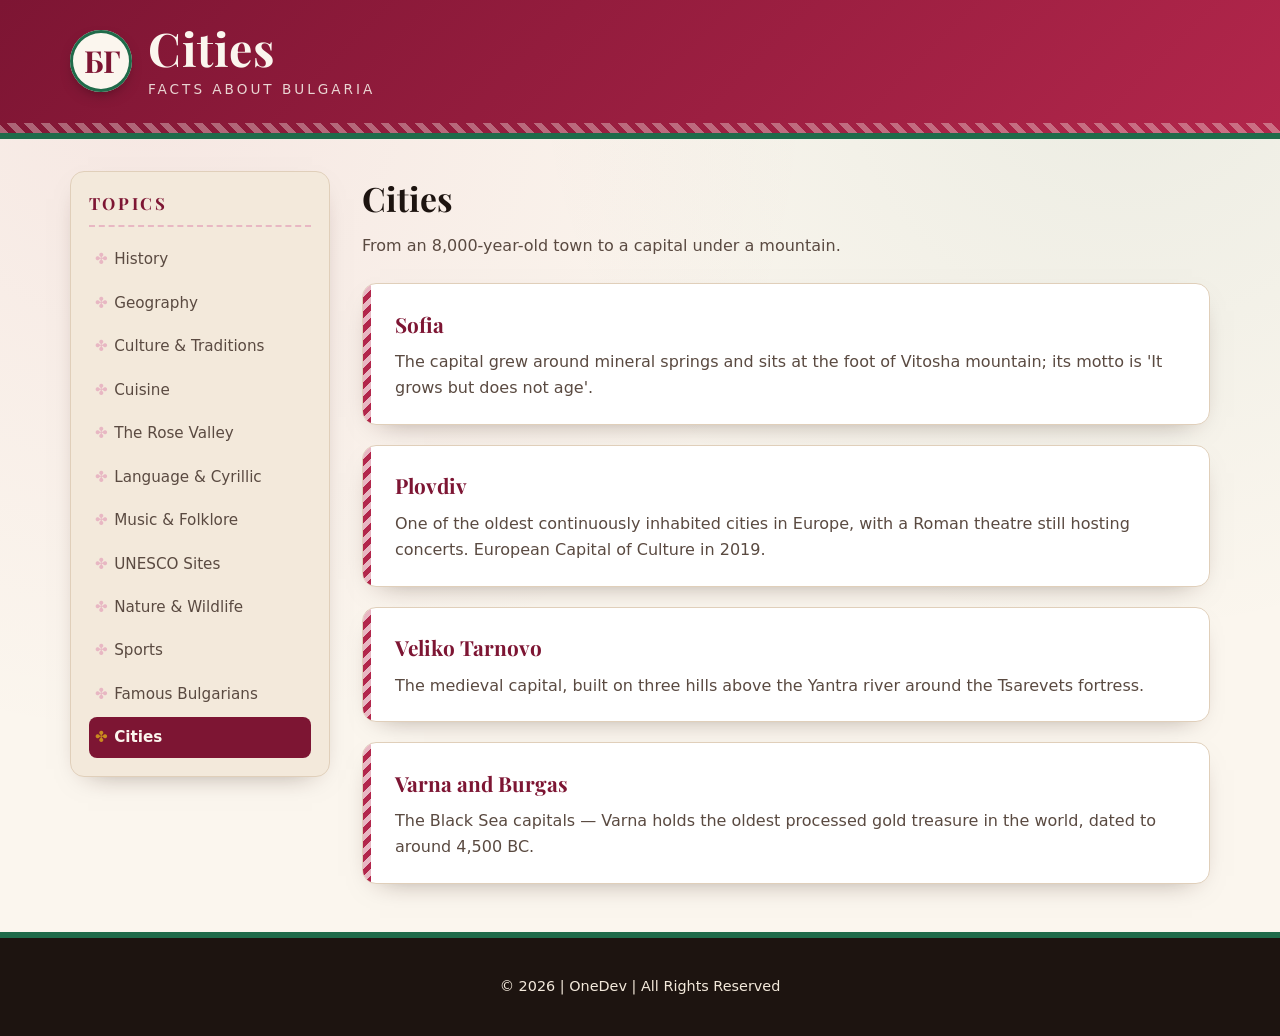
==== public/bg/cities.html @ 199ce749 "Changes Co-authored-by: w3Typer <159643731+w3Typer@users.noreply.github.com>" ====
<!DOCTYPE html>
<html lang="en">
<head>
  <meta charset="utf-8" />
  <meta name="viewport" content="width=device-width, initial-scale=1" />
  <title>Cities | Bulgaria — Facts</title>
  <meta name="description" content="From an 8,000-year-old town to a capital under a mountain." />
  <link rel="preconnect" href="https://fonts.googleapis.com" />
  <link rel="preconnect" href="https://fonts.gstatic.com" crossorigin />
  <link rel="stylesheet" href="https://fonts.googleapis.com/css2?family=Playfair+Display:wght@600;700&display=swap" />
  <link rel="stylesheet" href="styles.css" />
</head>
<body data-page="cities">
  <header class="site-header"></header>
  <div class="layout">
    <nav class="menu" aria-label="Topics"></nav>
    <main class="main"></main>
  </div>
  <footer class="site-footer"></footer>
  <script src="data.js"></script>
  <script src="app.js"></script>
</body>
</html>
---- public/bg/styles.css ----
/* Bulgaria facts — design system */
:root {
  --ink: #1d1410;
  --ink-soft: #5a4a41;
  --paper: #fbf6ee;
  --paper-2: #f3e9db;
  --rose: #b2264b;
  --rose-deep: #7d1533;
  --rose-soft: #e8b7c3;
  --green: #1f6b4a;
  --gold: #c98b1f;
  --line: #e0cfba;
  --radius: 14px;
  --shadow: 0 10px 28px -18px rgba(45, 20, 10, 0.55);
  --font-display: "Playfair Display", Georgia, "Times New Roman", serif;
  --font-body: "Segoe UI", system-ui, -apple-system, Arial, sans-serif;
}

* { box-sizing: border-box; }

html { scroll-behavior: smooth; }

body {
  margin: 0;
  font-family: var(--font-body);
  color: var(--ink);
  background-color: var(--paper);
  background-image:
    radial-gradient(circle at 12% 8%, rgba(178, 38, 75, 0.07), transparent 45%),
    radial-gradient(circle at 88% 4%, rgba(31, 107, 74, 0.07), transparent 40%);
  line-height: 1.65;
}

/* ---------- Header ---------- */
.site-header {
  background: linear-gradient(135deg, var(--rose-deep), var(--rose));
  color: var(--paper);
  border-bottom: 6px solid var(--green);
  position: relative;
}

.site-header::after {
  content: "";
  display: block;
  height: 10px;
  background-image: repeating-linear-gradient(
    45deg,
    var(--paper) 0 6px,
    transparent 6px 12px
  );
  opacity: 0.35;
}

.header-inner {
  max-width: 1180px;
  margin: 0 auto;
  padding: 1.4rem 1.25rem;
  display: grid;
  grid-template-columns: auto minmax(0, 1fr);
  align-items: center;
  gap: 1rem;
}

.logo {
  width: 62px;
  height: 62px;
  flex-shrink: 0;
  display: grid;
  place-items: center;
  border-radius: 50%;
  background: var(--paper);
  color: var(--rose-deep);
  font-family: var(--font-display);
  font-size: 1.9rem;
  font-weight: 700;
  letter-spacing: -1px;
  box-shadow: inset 0 0 0 3px var(--green), 0 6px 16px -8px rgba(0, 0, 0, 0.6);
}

.site-header h1 {
  margin: 0;
  font-family: var(--font-display);
  font-size: clamp(1.7rem, 5vw, 2.9rem);
  font-weight: 700;
  letter-spacing: 0.5px;
  line-height: 1.15;
}

.site-header .tagline {
  margin: 0.15rem 0 0;
  font-size: 0.85rem;
  letter-spacing: 0.22em;
  text-transform: uppercase;
  opacity: 0.85;
}

/* ---------- Layout ---------- */
.layout {
  max-width: 1180px;
  margin: 0 auto;
  padding: 2rem 1.25rem 3rem;
  display: grid;
  grid-template-columns: 260px minmax(0, 1fr);
  gap: 2rem;
  align-items: start;
}

/* ---------- Menu ---------- */
.menu {
  background: var(--paper-2);
  border: 1px solid var(--line);
  border-radius: var(--radius);
  padding: 1.1rem;
  box-shadow: var(--shadow);
  position: sticky;
  top: 1rem;
}

.menu h2 {
  margin: 0 0 0.75rem;
  font-family: var(--font-display);
  font-size: 1.05rem;
  letter-spacing: 0.16em;
  text-transform: uppercase;
  color: var(--rose-deep);
  border-bottom: 2px dashed var(--rose-soft);
  padding-bottom: 0.5rem;
}

.menu ul {
  list-style: none;
  margin: 0;
  padding: 0;
  display: grid;
  gap: 0.15rem;
}

.menu a {
  display: block;
  padding: 0.5rem 0.6rem 0.5rem 1.6rem;
  border-radius: 8px;
  color: var(--ink-soft);
  text-decoration: none;
  font-size: 0.95rem;
  position: relative;
  transition: background 0.18s ease, color 0.18s ease, transform 0.18s ease;
}

.menu a::before {
  content: "✤";
  position: absolute;
  left: 0.4rem;
  color: var(--rose-soft);
  transition: color 0.18s ease;
}

.menu a:hover {
  background: rgba(178, 38, 75, 0.09);
  color: var(--rose-deep);
  transform: translateX(3px);
}

.menu a:hover::before,
.menu a[aria-current="page"]::before { color: var(--rose); }

.menu a[aria-current="page"] {
  background: var(--rose-deep);
  color: var(--paper);
  font-weight: 600;
}

.menu a[aria-current="page"]::before { color: var(--gold); }

/* ---------- Main ---------- */
.main { min-width: 0; }

.intro {
  background: #fff;
  border: 1px solid var(--line);
  border-left: 6px solid var(--rose);
  border-radius: var(--radius);
  padding: 1.5rem 1.6rem;
  box-shadow: var(--shadow);
}

.intro h2 {
  margin: 0 0 0.75rem;
  font-family: var(--font-display);
  font-size: 1.6rem;
  color: var(--rose-deep);
}

.facts {
  list-style: none;
  margin: 0;
  padding: 0;
  display: grid;
  gap: 0.9rem;
}

.facts li {
  position: relative;
  padding-left: 2.4rem;
  font-size: 1.05rem;
}

.facts li::before {
  content: "❀";
  position: absolute;
  left: 0;
  top: -0.1rem;
  font-size: 1.4rem;
  line-height: 1.3;
  color: var(--rose);
}

.facts li:nth-child(2)::before { content: "✥"; color: var(--green); }
.facts li:nth-child(3)::before { content: "❈"; color: var(--gold); }

/* ---------- Cards ---------- */
.cards {
  display: grid;
  gap: 1.25rem;
  margin-top: 1.5rem;
}

.card {
  width: 100%;
  background: #fff;
  border: 1px solid var(--line);
  border-radius: var(--radius);
  padding: 1.4rem 1.5rem;
  box-shadow: var(--shadow);
  position: relative;
  overflow: hidden;
}

.card::before {
  content: "";
  position: absolute;
  inset: 0 auto 0 0;
  width: 8px;
  background-image: repeating-linear-gradient(
    -45deg,
    var(--rose) 0 5px,
    var(--rose-soft) 5px 10px
  );
}

.card h3 {
  margin: 0 0 0.5rem;
  font-family: var(--font-display);
  font-size: 1.3rem;
  color: var(--rose-deep);
  padding-left: 0.5rem;
}

.card p {
  margin: 0;
  padding-left: 0.5rem;
  color: var(--ink-soft);
}

.page-title {
  margin: 0 0 0.4rem;
  font-family: var(--font-display);
  font-size: clamp(1.5rem, 4vw, 2.1rem);
}

.page-lead {
  margin: 0 0 0.5rem;
  color: var(--ink-soft);
  max-width: 62ch;
}

/* ---------- Footer ---------- */
.site-footer {
  background: var(--ink);
  color: var(--paper-2);
  text-align: center;
  padding: 1.4rem 1rem;
  font-size: 0.9rem;
  border-top: 6px solid var(--green);
}

.site-footer span { color: var(--gold); }

/* ---------- Responsive ---------- */
@media (max-width: 860px) {
  .layout {
    grid-template-columns: minmax(0, 1fr);
    gap: 1.25rem;
  }
  .menu {
    order: -1; /* menu before main on small screens */
    position: static;
  }
  .menu ul {
    grid-template-columns: repeat(auto-fill, minmax(150px, 1fr));
  }
  .header-inner { padding: 1.1rem; }
}
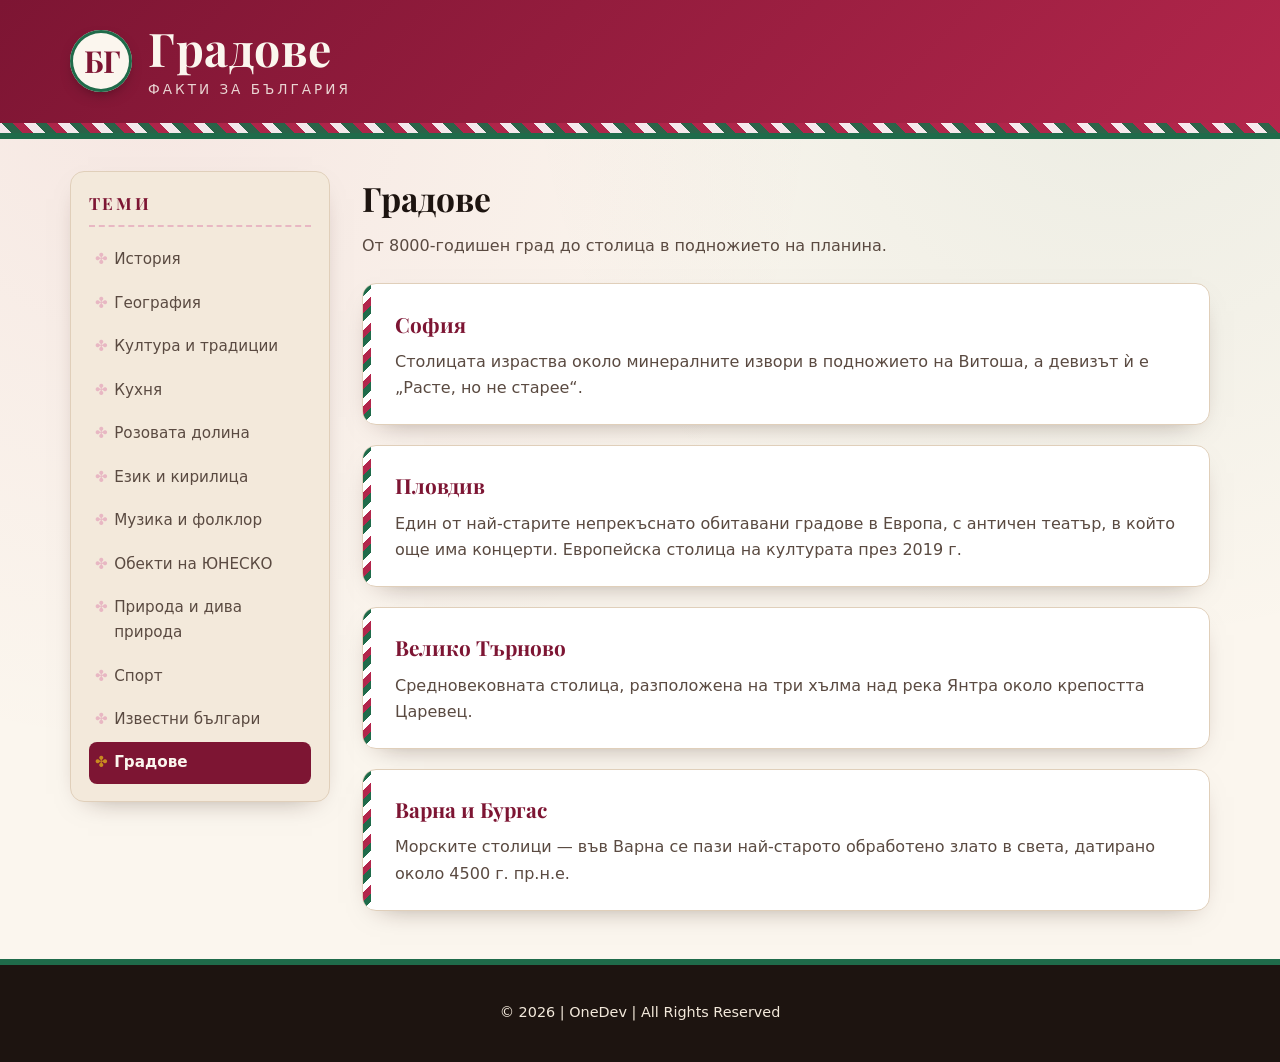
==== commit 076352cb: "Changes Co-authored-by: w3Typer <159643731+w3Typer@users.noreply.github.com>" ====
--- a/public/bg/cities.html
+++ b/public/bg/cities.html
@@ -1,9 +1,9 @@
 <!DOCTYPE html>
-<html lang="en">
+<html lang="bg">
 <head>
   <meta charset="utf-8" />
   <meta name="viewport" content="width=device-width, initial-scale=1" />
-  <title>Cities | Bulgaria — Facts</title>
+  <title>България — факти</title>
   <meta name="description" content="From an 8,000-year-old town to a capital under a mountain." />
   <link rel="preconnect" href="https://fonts.googleapis.com" />
   <link rel="preconnect" href="https://fonts.gstatic.com" crossorigin />
--- a/public/bg/styles.css
+++ b/public/bg/styles.css
@@ -45,10 +45,11 @@
   height: 10px;
   background-image: repeating-linear-gradient(
     45deg,
-    var(--paper) 0 6px,
-    transparent 6px 12px
+    #ffffff 0 8px,
+    var(--green) 8px 16px,
+    var(--rose) 16px 24px
   );
-  opacity: 0.35;
+  opacity: 0.9;
 }
 
 .header-inner {
@@ -242,8 +243,9 @@
   width: 8px;
   background-image: repeating-linear-gradient(
     -45deg,
-    var(--rose) 0 5px,
-    var(--rose-soft) 5px 10px
+    #ffffff 0 6px,
+    var(--green) 6px 12px,
+    var(--rose) 12px 18px
   );
 }
 
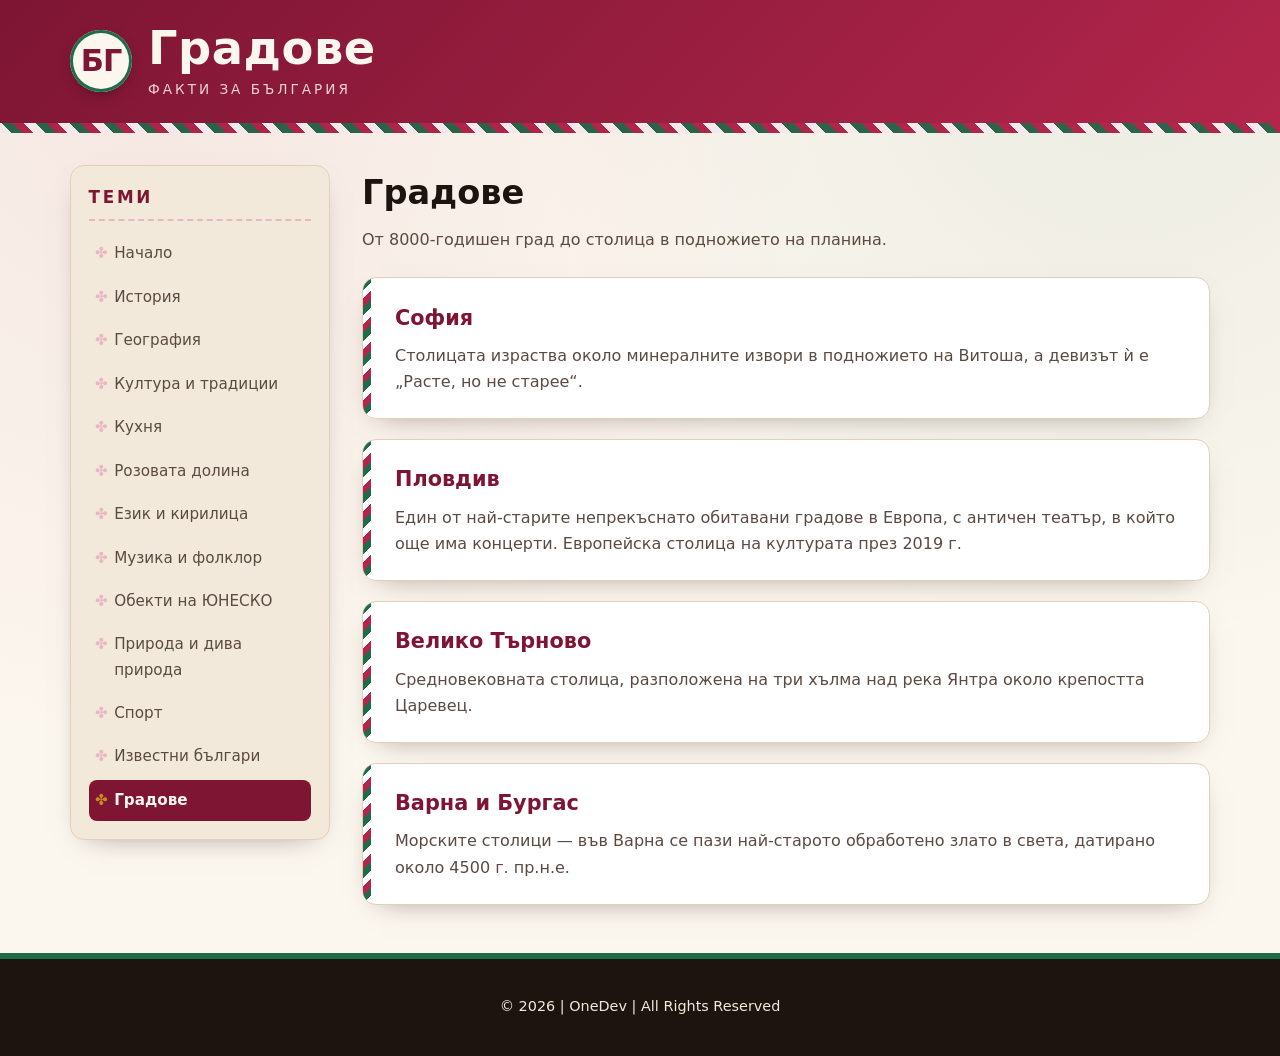
==== commit 2199c6d7: "Changes Co-authored-by: w3Typer <159643731+w3Typer@users.noreply.github.com>" ====
--- a/public/bg/cities.html
+++ b/public/bg/cities.html
@@ -3,21 +3,41 @@
 <head>
   <meta charset="utf-8" />
   <meta name="viewport" content="width=device-width, initial-scale=1" />
-  <title>България — факти</title>
-  <meta name="description" content="From an 8,000-year-old town to a capital under a mountain." />
+  <title>Градове | България — факти</title>
+  <meta name="description" content="От 8000-годишен град до столица в подножието на планина." />
   <link rel="preconnect" href="https://fonts.googleapis.com" />
   <link rel="preconnect" href="https://fonts.gstatic.com" crossorigin />
   <link rel="stylesheet" href="https://fonts.googleapis.com/css2?family=Playfair+Display:wght@600;700&display=swap" />
   <link rel="stylesheet" href="styles.css" />
 </head>
 <body data-page="cities">
-  <header class="site-header"></header>
+  <header class="site-header">
+    <div class="header-inner">
+      <div class="logo" aria-hidden="true">БГ</div>
+      <div>
+        <h1>Градове</h1>
+        <p class="tagline">Факти за България</p>
+      </div>
+    </div>
+  </header>
   <div class="layout">
-    <nav class="menu" aria-label="Topics"></nav>
-    <main class="main"></main>
+    <nav class="menu" aria-label="Теми">
+      <h2>Теми</h2>
+      <ul><li><a href="index.html">Начало</a></li><li><a href="history.html">История</a></li><li><a href="geography.html">География</a></li><li><a href="culture.html">Култура и традиции</a></li><li><a href="cuisine.html">Кухня</a></li><li><a href="rose-valley.html">Розовата долина</a></li><li><a href="language.html">Език и кирилица</a></li><li><a href="music.html">Музика и фолклор</a></li><li><a href="unesco.html">Обекти на ЮНЕСКО</a></li><li><a href="nature.html">Природа и дива природа</a></li><li><a href="sports.html">Спорт</a></li><li><a href="famous-bulgarians.html">Известни българи</a></li><li><a href="cities.html" aria-current="page">Градове</a></li></ul>
+    </nav>
+    <main class="main">
+      <h2 class="page-title">Градове</h2>
+      <p class="page-lead">От 8000-годишен град до столица в подножието на планина.</p>
+      <div class="cards">
+        <article class="card"><h3>София</h3><p>Столицата израства около минералните извори в подножието на Витоша, а девизът ѝ е „Расте, но не старее“.</p></article>
+        <article class="card"><h3>Пловдив</h3><p>Един от най-старите непрекъснато обитавани градове в Европа, с античен театър, в който още има концерти. Европейска столица на културата през 2019 г.</p></article>
+        <article class="card"><h3>Велико Търново</h3><p>Средновековната столица, разположена на три хълма над река Янтра около крепостта Царевец.</p></article>
+        <article class="card"><h3>Варна и Бургас</h3><p>Морските столици — във Варна се пази най-старото обработено злато в света, датирано около 4500 г. пр.н.е.</p></article>
+      </div>
+    </main>
   </div>
-  <footer class="site-footer"></footer>
-  <script src="data.js"></script>
-  <script src="app.js"></script>
+  <footer class="site-footer">
+    <p>© 2026 | OneDev | All Rights Reserved</p>
+  </footer>
 </body>
 </html>
--- a/public/bg/styles.css
+++ b/public/bg/styles.css
@@ -12,7 +12,7 @@
   --line: #e0cfba;
   --radius: 14px;
   --shadow: 0 10px 28px -18px rgba(45, 20, 10, 0.55);
-  --font-display: "Playfair Display", Georgia, "Times New Roman", serif;
+  --font-display: "Segoe UI", system-ui, -apple-system, Arial, sans-serif;
   --font-body: "Segoe UI", system-ui, -apple-system, Arial, sans-serif;
 }
 
@@ -35,7 +35,6 @@
 .site-header {
   background: linear-gradient(135deg, var(--rose-deep), var(--rose));
   color: var(--paper);
-  border-bottom: 6px solid var(--green);
   position: relative;
 }
 
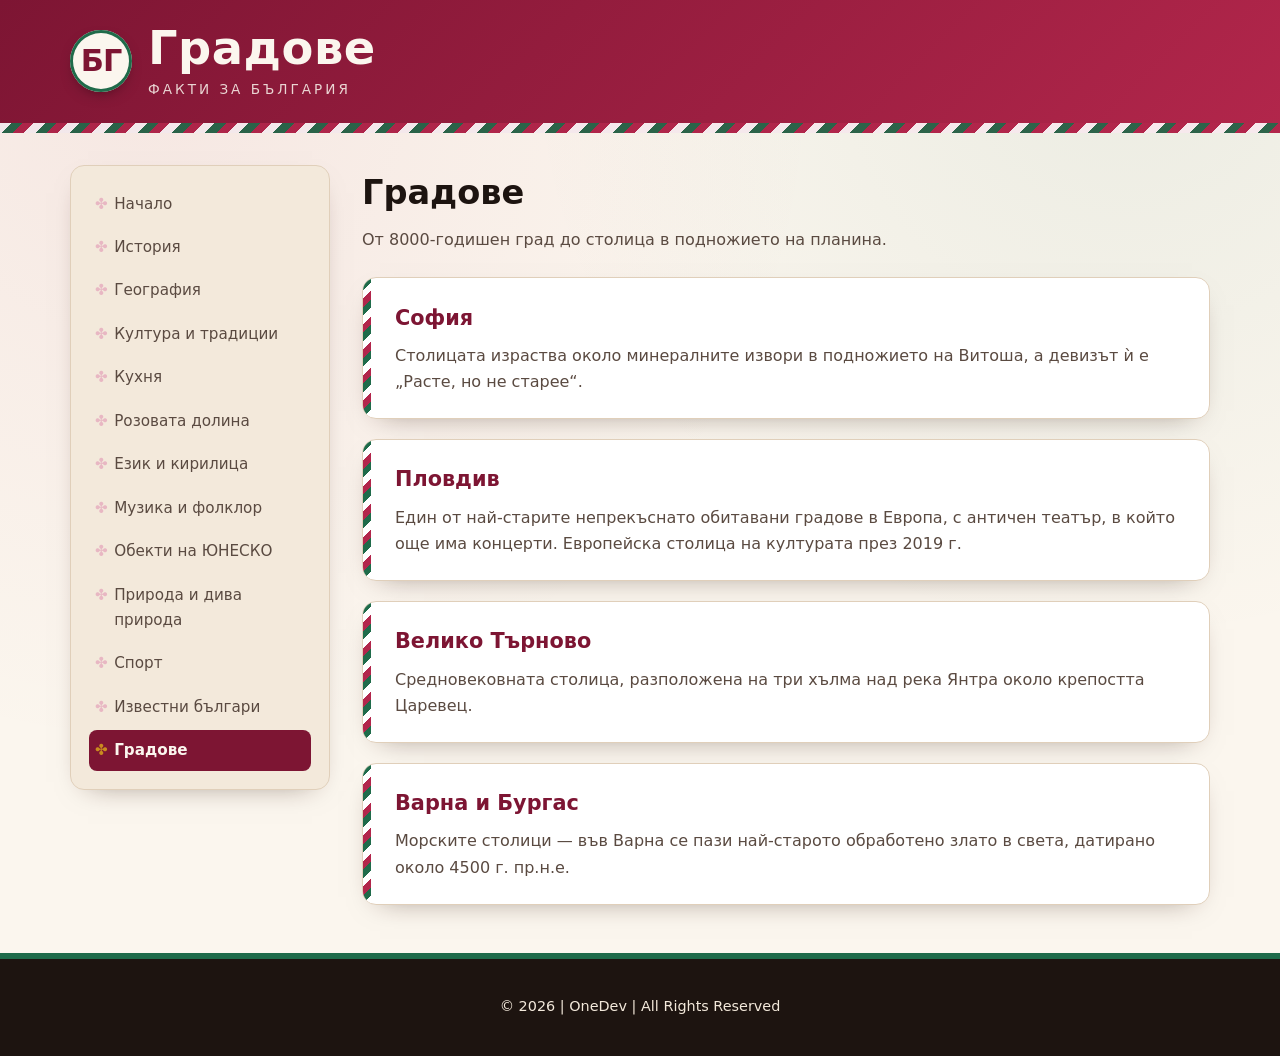
==== commit e2e6cafc: "Changes Co-authored-by: w3Typer <159643731+w3Typer@users.noreply.github.com>" ====
--- a/public/bg/cities.html
+++ b/public/bg/cities.html
@@ -22,7 +22,6 @@
   </header>
   <div class="layout">
     <nav class="menu" aria-label="Теми">
-      <h2>Теми</h2>
       <ul><li><a href="index.html">Начало</a></li><li><a href="history.html">История</a></li><li><a href="geography.html">География</a></li><li><a href="culture.html">Култура и традиции</a></li><li><a href="cuisine.html">Кухня</a></li><li><a href="rose-valley.html">Розовата долина</a></li><li><a href="language.html">Език и кирилица</a></li><li><a href="music.html">Музика и фолклор</a></li><li><a href="unesco.html">Обекти на ЮНЕСКО</a></li><li><a href="nature.html">Природа и дива природа</a></li><li><a href="sports.html">Спорт</a></li><li><a href="famous-bulgarians.html">Известни българи</a></li><li><a href="cities.html" aria-current="page">Градове</a></li></ul>
     </nav>
     <main class="main">
--- a/public/bg/styles.css
+++ b/public/bg/styles.css
@@ -43,7 +43,7 @@
   display: block;
   height: 10px;
   background-image: repeating-linear-gradient(
-    45deg,
+    135deg,
     #ffffff 0 8px,
     var(--green) 8px 16px,
     var(--rose) 16px 24px
@@ -114,17 +114,6 @@
   box-shadow: var(--shadow);
   position: sticky;
   top: 1rem;
-}
-
-.menu h2 {
-  margin: 0 0 0.75rem;
-  font-family: var(--font-display);
-  font-size: 1.05rem;
-  letter-spacing: 0.16em;
-  text-transform: uppercase;
-  color: var(--rose-deep);
-  border-bottom: 2px dashed var(--rose-soft);
-  padding-bottom: 0.5rem;
 }
 
 .menu ul {
